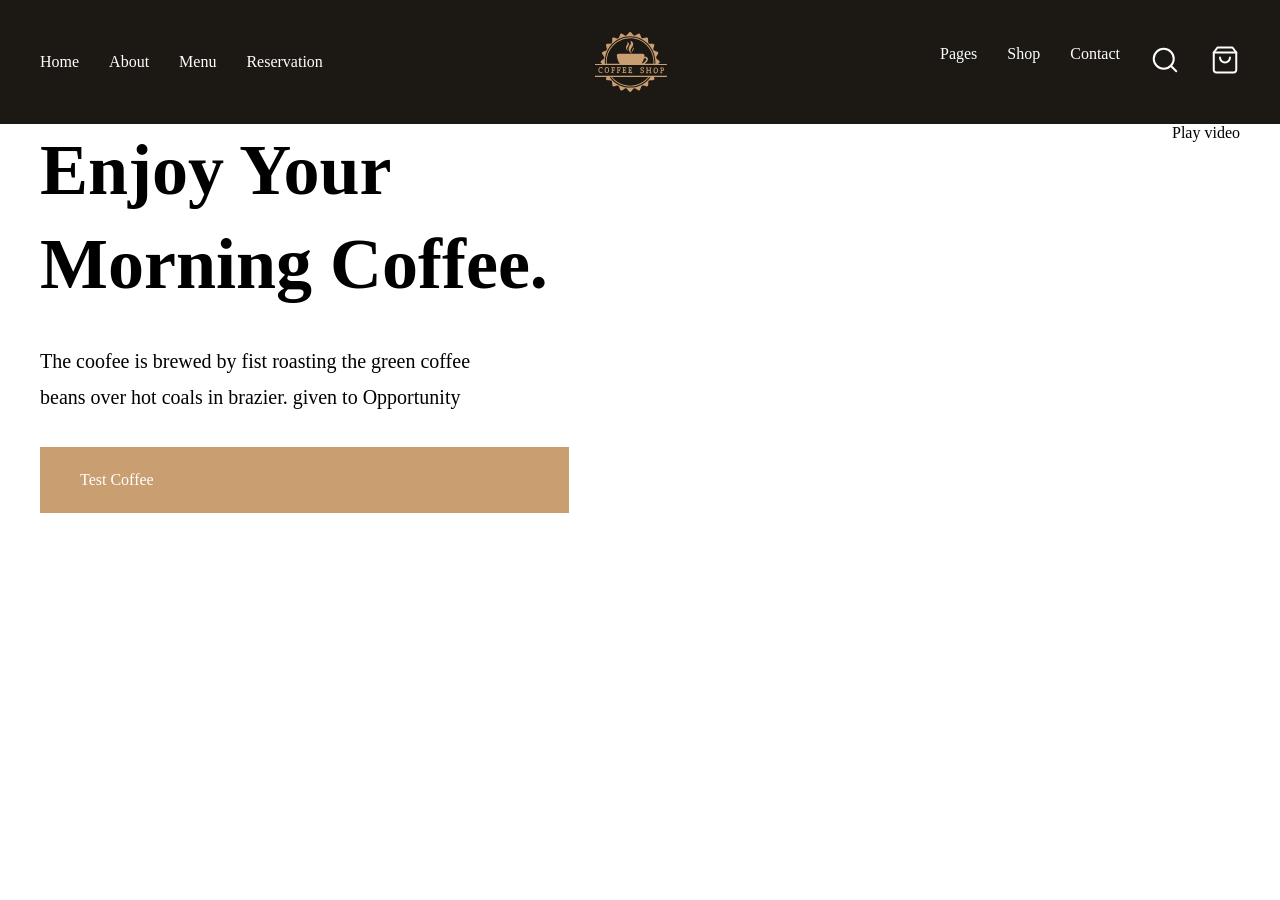
==== coffeeshop/index.html @ 5da14c81 "first commit" ====
<!DOCTYPE html>
<html lang="en">
<head>
    <meta charset="UTF-8">
    <meta name="viewport" content="width=device-width, initial-scale=1.0">
    <title>Document</title>
    <link rel="stylesheet" href="./css/style.css">
</head>
<body>

    <header>
        <div class="container">
            <div class="header">

                <ul class="header__link">
                    <li><a href="#">Home</a></li>
                    <li><a href="#">About</a></li>
                    <li><a href="#">Menu</a></li>
                    <li><a href="#">Reservation</a></li>
                </ul>

                <img src="./img/Logo.svg" alt="sa">

                <ul class="header__link">
                    <li><a href="#">Pages</a></li>
                    <li><a href="#">Shop</a></li>
                    <li><a href="#">Contact</a></li>
                    <li><img src="./img/search.svg" alt="sas"></li>
                    <li><img src="./img/shopping-bag.svg" alt="sas"></li>
                </ul>
              

            </div>
        </div>
    </header>




    <main>
        <div class="container">

            <section class="hero">
                <div class="hero__morning">
                    <h1>Enjoy Your Morning Coffee.</h1>
                    <p>The coofee is brewed by fist roasting the green coffee <br> beans over hot coals in brazier. given to Opportunity</p>
                    <a href="#">Test Coffee</a>
                </div>
                <div class="">
                    <img src="" alt="">
                    <span>Play video</span>
                </div>
            </section>

        </div>
    </main>





    <footer>
        <div class="container">

        </div>
    </footer>

</body>
</html>
---- coffeeshop/css/style.css ----
* {
    margin: 0;
    padding: 0;
    box-sizing: border-box;
}

header {

    background: #1C1814;
}

.container {
    max-width: 1200px;
    margin: 0 auto;
}


.header {
    padding: 32px 0;
    display: flex;
    justify-content: space-between;
    align-items: center;
}

.header__link {
    list-style: none;
    display: flex;
    gap: 30px;
    transition: 0.7s;

}

.header__link a {
    text-decoration: none;
    color: #fff;
}

.header__link a:hover {
    color: #C99E71;

}

/* ---------------------hero----------------------- */


.hero {

    display: flex;
    justify-content: space-between;

}


.hero__morning {
    width: 529px;
    display: flex;
    flex-direction: column;
    gap: 32px;
}

.hero__morning p {
    font-family: Righteous;
    font-style: 500;
    font-size: 20px;
    line-height: 180%;
    
}


.hero__morning h1 {
    font-family: Urbanist;
    font-style: 400;
    font-size: 72px;
    line-height: 130%;
}

.hero__morning a{
    text-decoration: none;
    color: white;
    padding: 24px 40px;
    background: rgba(201, 158, 113, 1);
    display: block;
}

.hero__morning a:hover {
    box-shadow: 0 8px 25px rgba(0,0,0,0.4);
    transform: translateY(-3px);
    transition: 0.3s;
}
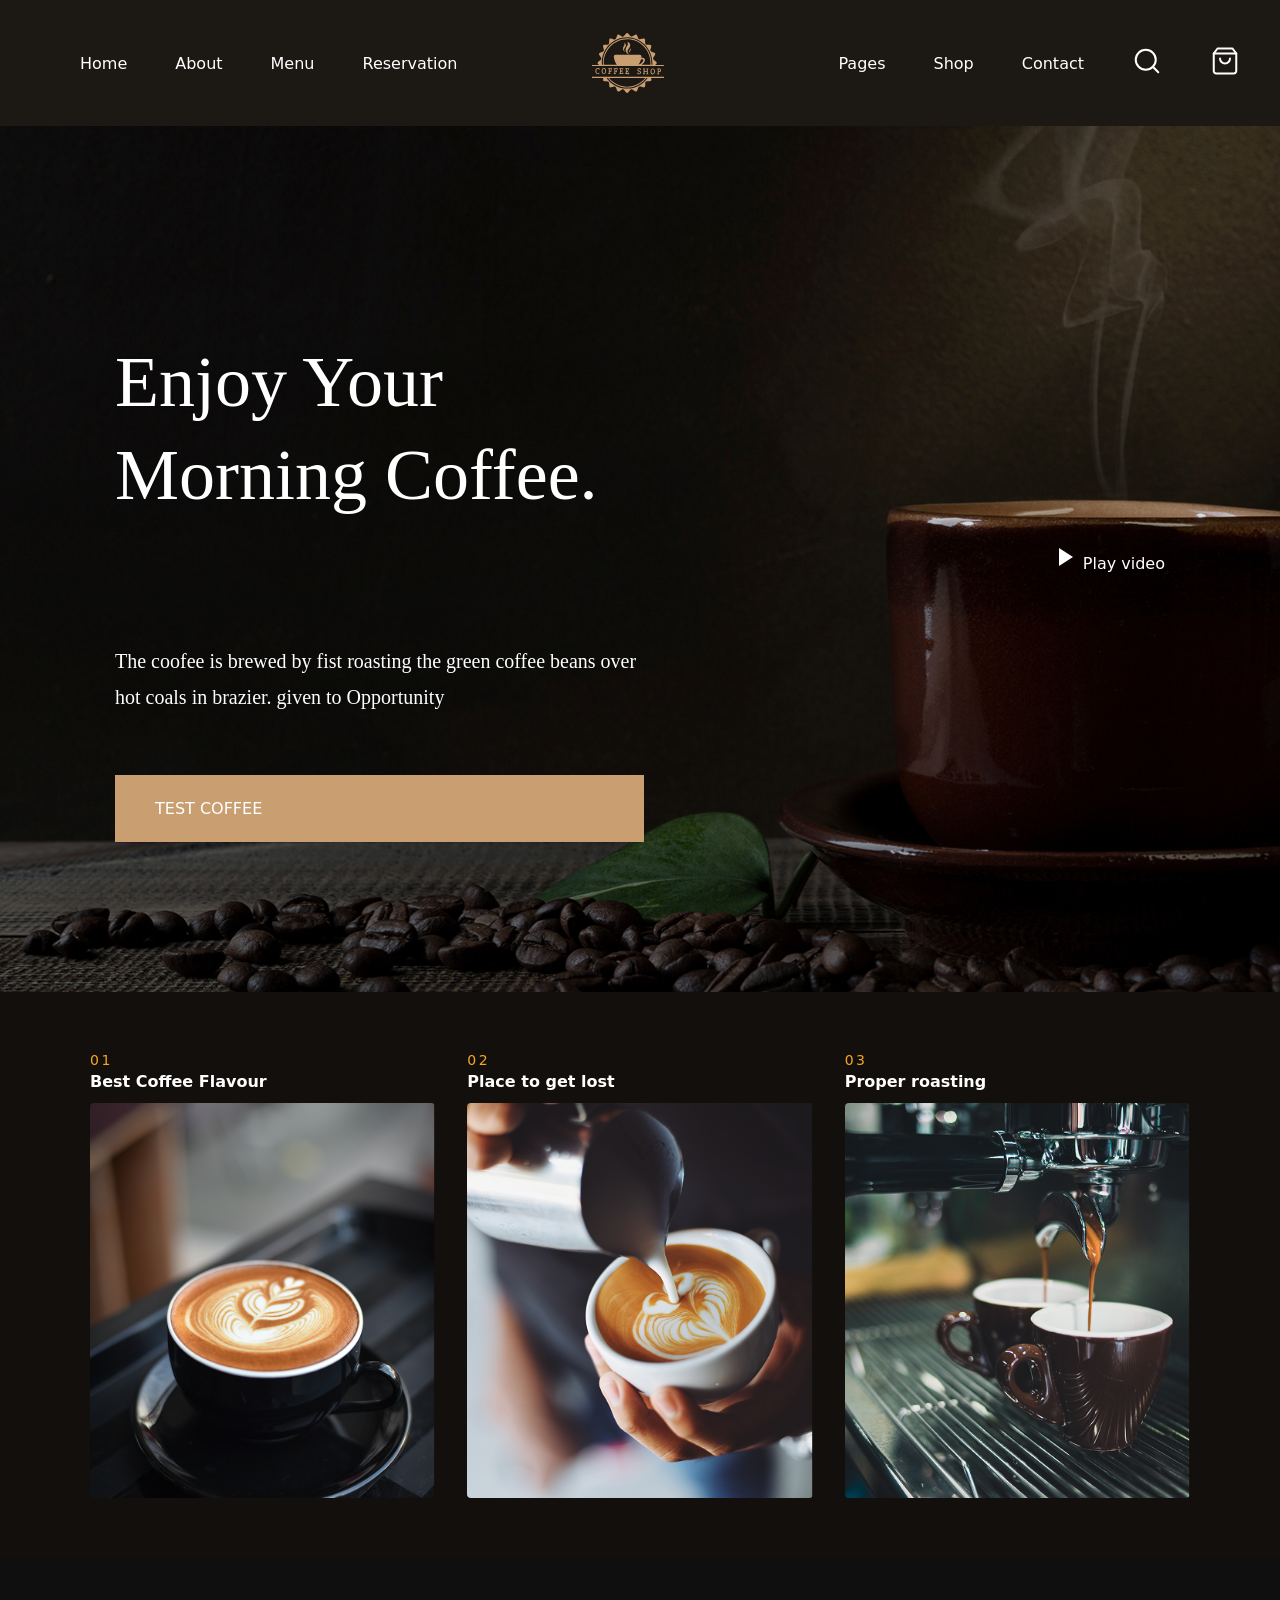
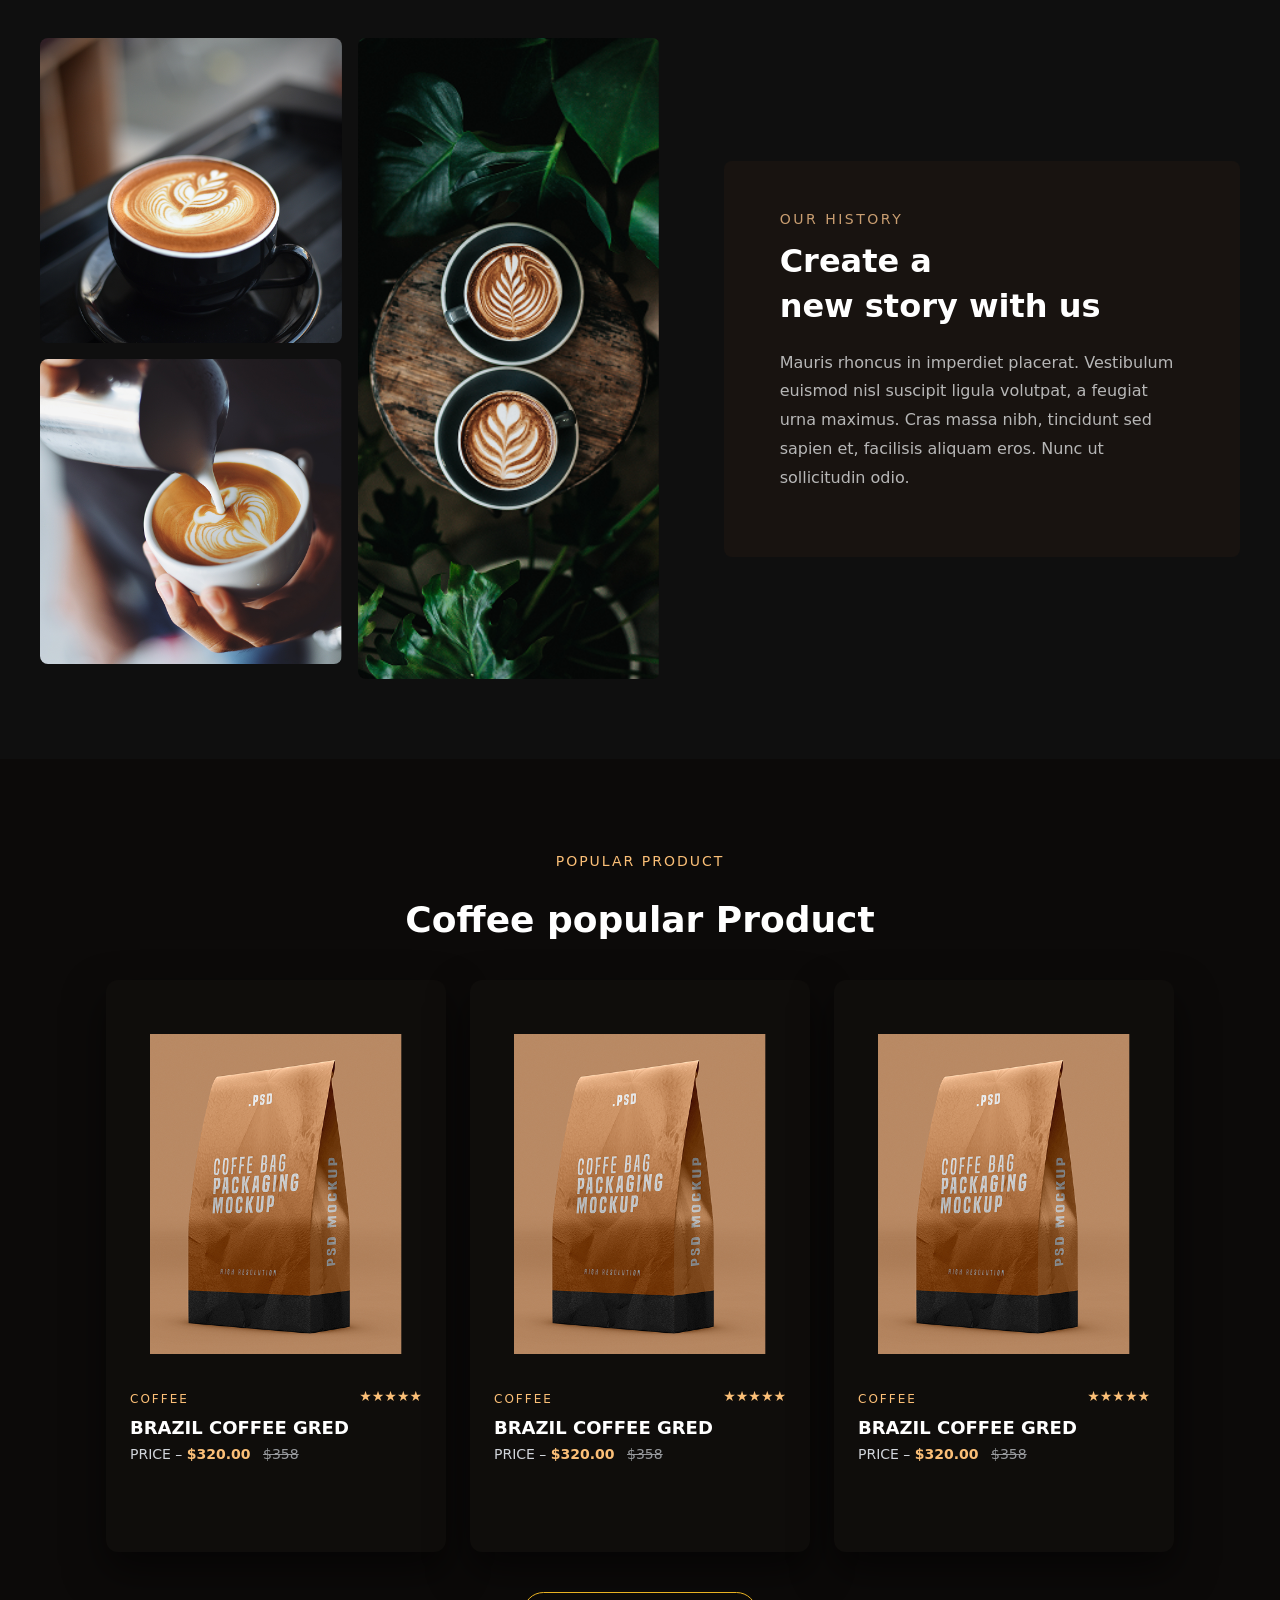
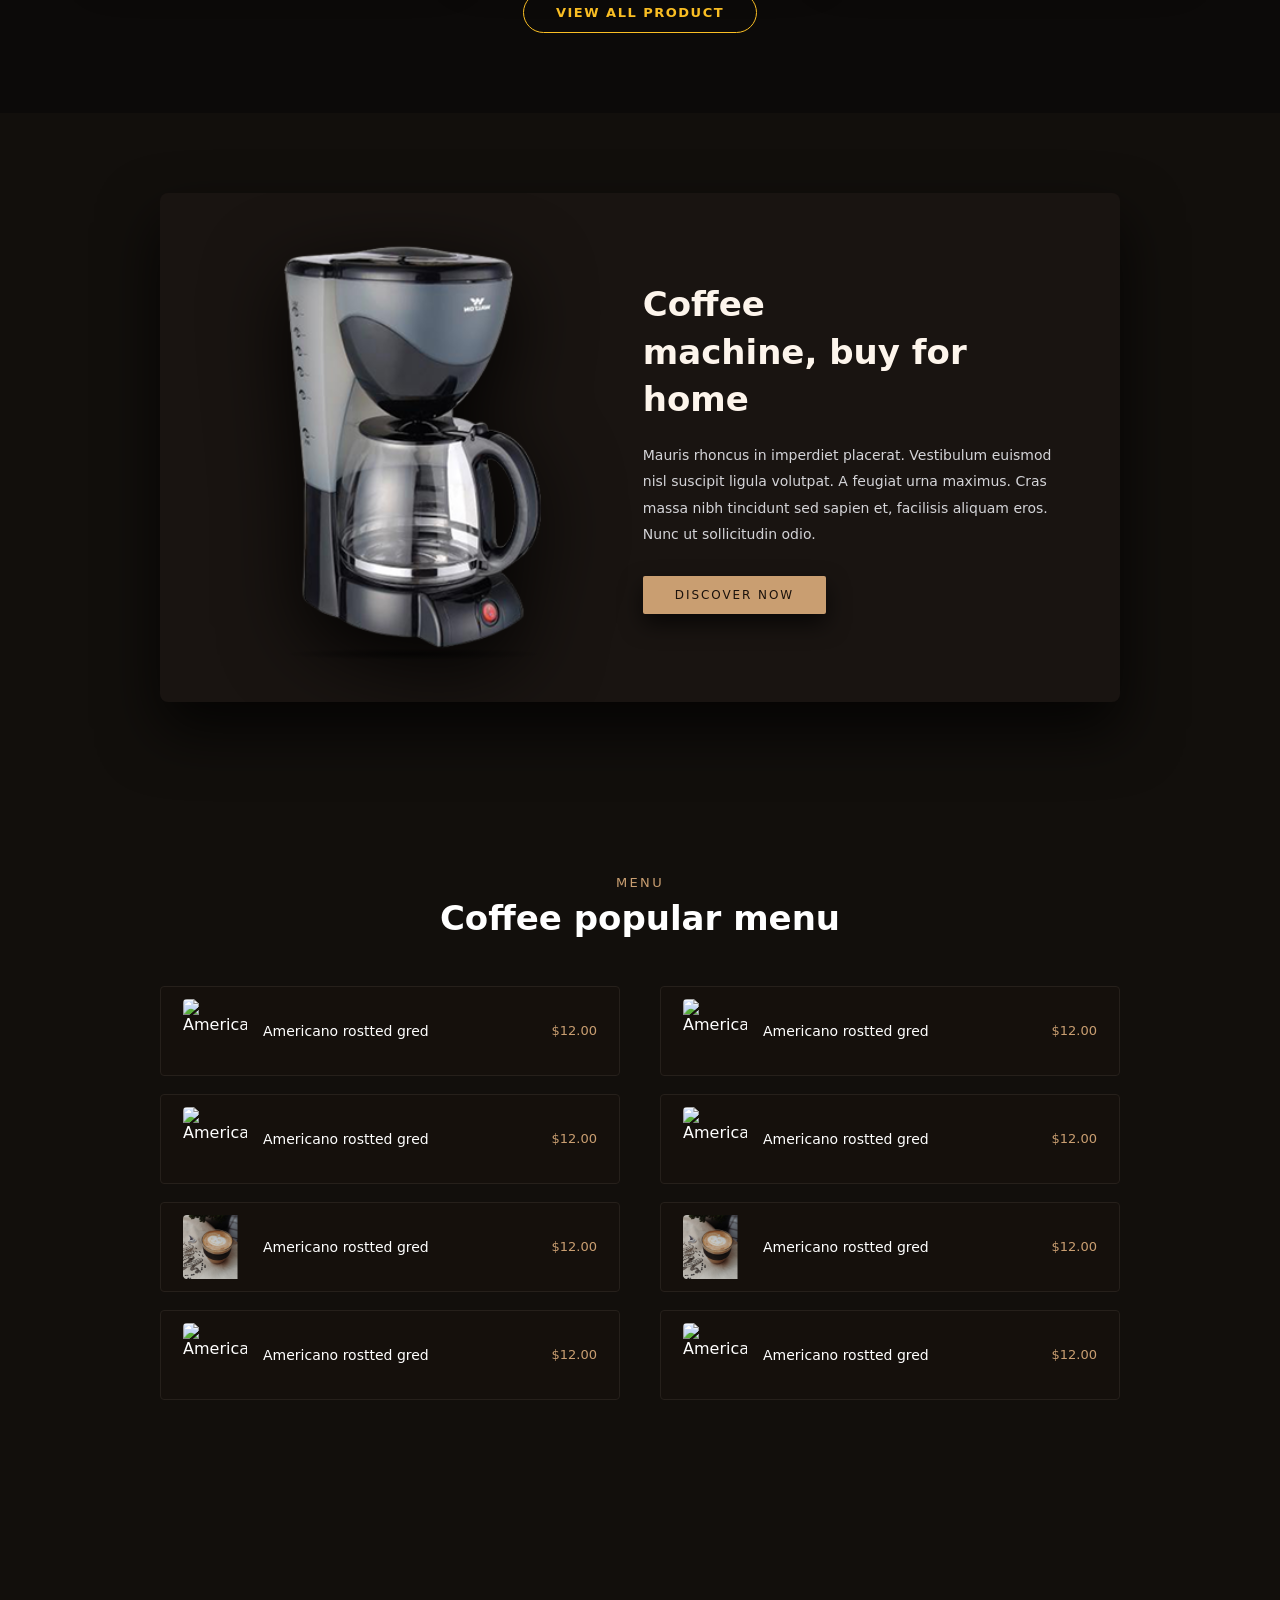
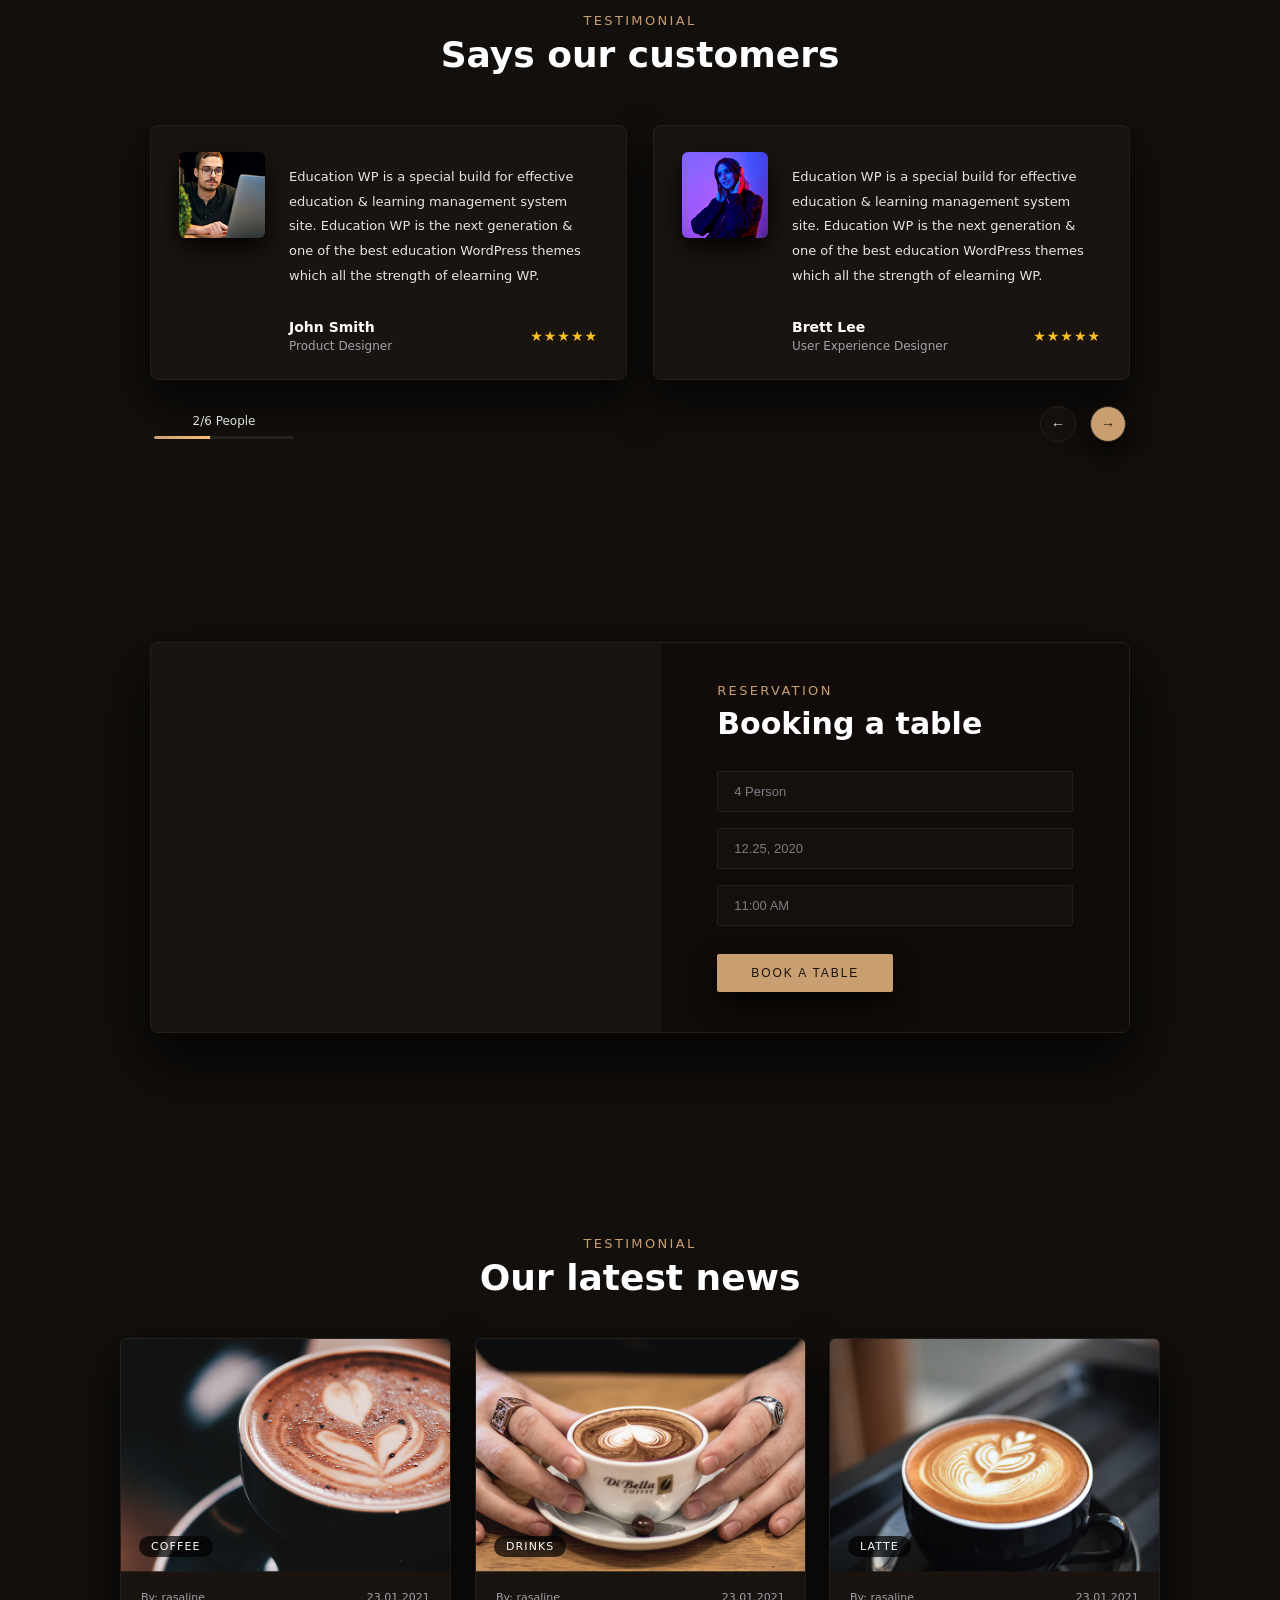
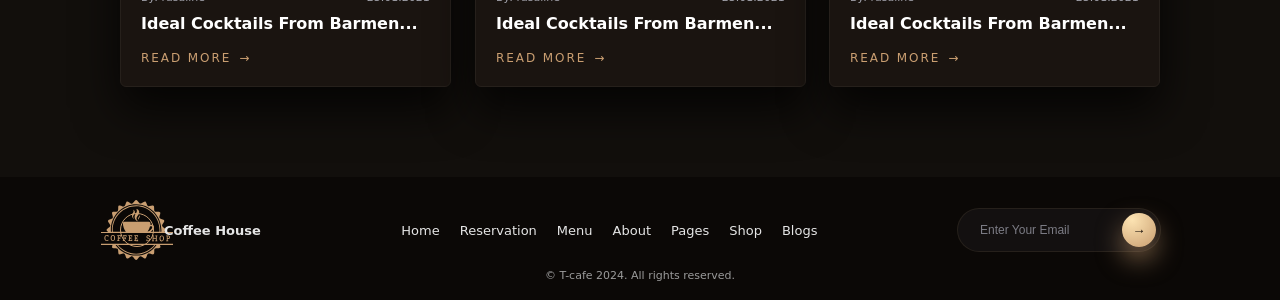
==== commit 981c2d95: "Remove unused files and directories, including HTML and CSS files from the New Folder and coffeeshop" ====
--- a/coffeeshop/index.html
+++ b/coffeeshop/index.html
@@ -1,69 +1,534 @@
 <!DOCTYPE html>
 <html lang="en">
 <head>
-    <meta charset="UTF-8">
-    <meta name="viewport" content="width=device-width, initial-scale=1.0">
-    <title>Document</title>
-    <link rel="stylesheet" href="./css/style.css">
+  <meta charset="UTF-8">
+  <meta name="viewport" content="width=device-width, initial-scale=1.0">
+  <title>Document</title>
+  <link rel="stylesheet" href="./main.css">
 </head>
 <body>
-
-    <header>
-        <div class="container">
-            <div class="header">
-
-                <ul class="header__link">
-                    <li><a href="#">Home</a></li>
-                    <li><a href="#">About</a></li>
-                    <li><a href="#">Menu</a></li>
-                    <li><a href="#">Reservation</a></li>
-                </ul>
-
-                <img src="./img/Logo.svg" alt="sa">
-
-                <ul class="header__link">
-                    <li><a href="#">Pages</a></li>
-                    <li><a href="#">Shop</a></li>
-                    <li><a href="#">Contact</a></li>
-                    <li><img src="./img/search.svg" alt="sas"></li>
-                    <li><img src="./img/shopping-bag.svg" alt="sas"></li>
-                </ul>
-              
-
-            </div>
-        </div>
-    </header>
-
-
-
-
-    <main>
-        <div class="container">
-
-            <section class="hero">
-                <div class="hero__morning">
-                    <h1>Enjoy Your Morning Coffee.</h1>
-                    <p>The coofee is brewed by fist roasting the green coffee <br> beans over hot coals in brazier. given to Opportunity</p>
-                    <a href="#">Test Coffee</a>
-                </div>
-                <div class="">
-                    <img src="" alt="">
-                    <span>Play video</span>
-                </div>
-            </section>
-
-        </div>
-    </main>
-
-
-
-
-
-    <footer>
-        <div class="container">
-
-        </div>
-    </footer>
+  <header>
+    <div class="container container__nav">
+      <nav class="navbar">
+
+        <ul>
+          <li><a href="#">Home</a></li>
+          <li><a href="#">About</a></li>
+          <li><a href="#">Menu</a></li>
+          <li><a href="#">Reservation</a></li>
+        </ul>
+
+      </nav>
+
+      <img src="./image/icons/Logo.svg" alt="logo">
+
+      <div class="nav">
+
+        <nav class="navbar">
+
+          <ul>
+            <li><a href="#">Pages</a></li>
+            <li><a href="#">Shop</a></li>
+            <li><a href="#">Contact</a></li>
+          </ul>
+         
+        </nav>
+
+         <a href="#">
+            <img src="./image/icons/search .svg" alt="search">
+          </a>
+
+           <a href="#">
+            <img src="./image/icons/shopping.svg" alt="shopping">
+          </a>
+
+      </div>
+    </div>
+  </header>
+
+  <!-- ----1-section---- -->
+
+  <section class="Hero">
+
+    <div class="container container__hero">
+
+      <div class="container__hero--text">
+        <h1>Enjoy Your Morning Coffee.</h1>
+        <p>The coofee is brewed by fist roasting the green coffee beans over hot coals in brazier. given to Opportunity</p>
+        <a class="btn" href="#">Test Coffee</a>
+      </div>
+
+      <div class="container__hero--play">
+        <img src="./image/play .svg" alt="play">
+        <span style="color: #fff;">Play video</span>
+      </div>
+    </div>
+    
+  </section>
+
+
+  <section class="features">
+  <div class="feature-card">
+    <span class="feature-number">01</span>
+    <h3 class="feature-title">Best Coffee Flavour</h3>
+    <img src="image/Rectangle2.png" alt="Best Coffee Flavour">
+  </div>
+
+  <div class="feature-card">
+    <span class="feature-number">02</span>
+    <h3 class="feature-title">Place to get lost</h3>
+    <img src="image/Rectangle3.png" alt="Place to get lost">
+  </div>
+
+  <div class="feature-card">
+    <span class="feature-number">03</span>
+    <h3 class="feature-title">Proper roasting</h3>
+    <img src="image/Rectangle4.png" alt="Proper roasting">
+  </div>
+</section>
+
+
+
+<section class="history">
+  <div class="container history__inner">
+    <div class="history__images">
+      <div class="history__col history__col--left">
+        <img src="./image/Rectangle 5.png" alt="Coffee 1">
+        <img src="./image/Rectangle6.png" alt="Coffee 2">
+      </div>
+
+      <div class="history__col history__col--center">
+        <img src="./image/Rectangle7.png" alt="Coffee 3">
+      </div>
+    </div>
+
+    <div class="history__card">
+      <span class="history__label">Our history</span>
+      <h2 class="history__title">
+        Create a<br>
+        new story with us
+      </h2>
+      <p class="history__text">
+        Mauris rhoncus in imperdiet placerat. Vestibulum euismod nisl suscipit
+        ligula volutpat, a feugiat urna maximus. Cras massa nibh, tincidunt sed
+        sapien et, facilisis aliquam eros. Nunc ut sollicitudin odio.
+      </p>
+    </div>
+  </div>
+</section>
+
+
+
+<section class="popular-products">
+  <div class="container">
+    <p class="section-subtitle">Popular Product</p>
+    <h2 class="section-title">Coffee popular Product</h2>
+
+    <div class="products-grid">
+      <!-- 1-karta -->
+      <article class="product-card">
+        <div class="product-image">
+          <img src="image/Rectangle-11.png" alt="Brazil Coffee Gred">
+        </div>
+
+        <div class="product-content">
+          <span class="product-category">COFFEE</span>
+          <div class="product-rating">
+            ★★★★★
+          </div>
+          <h3 class="product-name">BRAZIL COFFEE GRED</h3>
+          <p class="product-price">
+            PRICE – <span class="current">$320.00</span>
+            <span class="old">$358</span>
+          </p>
+        </div>
+
+        <!-- Hoverda chiqadigan tugma -->
+        <button class="btn-add-cart">Add to cart</button>
+      </article>
+
+      <!-- 2-karta -->
+      <article class="product-card">
+        <div class="product-image">
+          <img src="image/Rectangle-11.png" alt="Brazil Coffee Gred">
+        </div>
+
+        <div class="product-content">
+          <span class="product-category">COFFEE</span>
+          <div class="product-rating">
+            ★★★★★
+          </div>
+          <h3 class="product-name">BRAZIL COFFEE GRED</h3>
+          <p class="product-price">
+            PRICE – <span class="current">$320.00</span>
+            <span class="old">$358</span>
+          </p>
+        </div>
+
+        <button class="btn-add-cart">Add to cart</button>
+      </article>
+
+      <!-- 3-karta -->
+      <article class="product-card">
+        <div class="product-image">
+          <img src="image/Rectangle-11.png" alt="Brazil Coffee Gred">
+        </div>
+
+        <div class="product-content">
+          <span class="product-category">COFFEE</span>
+          <div.product-card class="product-rating">
+            ★★★★★
+          </div.product-card>
+  
+          <h3 class="product-name"> BRAZIL COFFEE GRED</h3>
+          <p class="product-price">
+            PRICE – <span class="current">$320.00</span>
+            <span class="old">$358</span>
+          </p>
+        </div>
+
+        <button class="btn-add-cart">Add to cart</button>
+      </article>
+    </div>
+
+    <div class="view-all-wrapper">
+      <a href="#" class="btn-view-all">View all product</a>
+    </div>
+  </div>
+</section>
+
+
+<section class="coffee-banner">
+  <div class="coffee-banner__card">
+    <div class="coffee-banner__image-wrap">
+      <img
+        src="./image/blindr.png"
+        alt="Coffee machine"
+        class="coffee-banner__image"
+      />
+    </div>
+
+    <div class="coffee-banner__content">
+      <h2 class="coffee-banner__title">
+        Coffee <br />
+        machine, buy for home
+      </h2>
+
+      <p class="coffee-banner__text">
+        Mauris rhoncus in imperdiet placerat. Vestibulum euismod nisl suscipit
+        ligula volutpat. A feugiat urna maximus. Cras massa nibh tincidunt sed
+        sapien et, facilisis aliquam eros. Nunc ut sollicitudin odio.
+      </p>
+
+      <a href="#" class="coffee-banner__btn">Discover now</a>
+    </div>
+  </div>
+</section>
+
+
+
+<section class="menu-section">
+  <p class="menu-section__subtitle">Menu</p>
+  <h2 class="menu-section__title">Coffee popular menu</h2>
+
+  <div class="menu-section__grid">
+    <!-- Chap ustun -->
+    <div class="menu-column">
+      <!-- 1-row -->
+      <article class="menu-item">
+        <div class="menu-item__left">
+          <img src="./image/cofe/Bg-1.svg" alt="Americano" class="menu-item__image" />
+          <span class="menu-item__name">Americano rostted gred</span>
+        </div>
+        <span class="menu-item__price">$12.00</span>
+      </article>
+
+      <article class="menu-item">
+        <div class="menu-item__left">
+          <img src="./image/cofe/Bg-2.svg" alt="Americano" class="menu-item__image" />
+          <span class="menu-item__name">Americano rostted gred</span>
+        </div>
+        <span class="menu-item__price">$12.00</span>
+      </article>
+
+      <article class="menu-item">
+        <div class="menu-item__left">
+          <img src="./image/cofe/Bg-3.svg" alt="Americano" class="menu-item__image" />
+          <span class="menu-item__name">Americano rostted gred</span>
+        </div>
+        <span class="menu-item__price">$12.00</span>
+      </article>
+
+      <article class="menu-item">
+        <div class="menu-item__left">
+          <img src="./image/cofe/Bg-4.svg" alt="Americano" class="menu-item__image" />
+          <span class="menu-item__name">Americano rostted gred</span>
+        </div>
+        <span class="menu-item__price">$12.00</span>
+      </article>
+    </div>
+
+    <!-- O‘ng ustun (rasmlarni almashtirib qo‘yasiz) -->
+    <div class="menu-column">
+      <article class="menu-item">
+        <div class="menu-item__left">
+          <img src="./image/cofe/Bg-5.svg" alt="Americano" class="menu-item__image" />
+          <span class="menu-item__name">Americano rostted gred</span>
+        </div>
+        <span class="menu-item__price">$12.00</span>
+      </article>
+
+      <article class="menu-item">
+        <div class="menu-item__left">
+          <img src="./image/cofe/Bg.svg" alt="Americano" class="menu-item__image" />
+          <span class="menu-item__name">Americano rostted gred</span>
+        </div>
+        <span class="menu-item__price">$12.00</span>
+      </article>
+
+      <article class="menu-item">
+        <div class="menu-item__left">
+          <img src="./image/cofe/Bg-3.svg" alt="Americano" class="menu-item__image" />
+          <span class="menu-item__name">Americano rostted gred</span>
+        </div>
+        <span class="menu-item__price">$12.00</span>
+      </article>
+
+      <article class="menu-item">
+        <div class="menu-item__left">
+          <img src="./image/cofe/Bg-4.svg" alt="Americano" class="menu-item__image" />
+          <span class="menu-item__name">Americano rostted gred</span>
+        </div>
+        <span class="menu-item__price">$12.00</span>
+      </article>
+    </div>
+  </div>
+</section>
+
+
+
+<section class="testimonial">
+  <p class="testimonial__subtitle">Testimonial</p>
+  <h2 class="testimonial__title">Says our customers</h2>
+
+  <div class="testimonial__cards">
+    <!-- 1-karta -->
+    <article class="t-card t-card--left">
+      <div class="t-card__media">
+        <img src="./image/yigit.jpg" alt="John Smith" />
+      </div>
+
+      <div class="t-card__body">
+        <p class="t-card__text">
+          Education WP is a special build for effective education &amp; learning
+          management system site. Education WP is the next generation &amp; one of
+          the best education WordPress themes which all the strength of elearning WP.
+        </p>
+
+        <div class="t-card__bottom">
+          <div>
+            <p class="t-card__name">John Smith</p>
+            <p class="t-card__role">Product Designer</p>
+          </div>
+          <div class="t-card__stars">★★★★★</div>
+        </div>
+      </div>
+    </article>
+
+    <!-- 2-karta -->
+    <article class="t-card t-card--right">
+      <div class="t-card__media">
+        <img src="./image/qiz .jpg" alt="Brett Lee" />
+      </div>
+
+      <div class="t-card__body">
+        <p class="t-card__text">
+          Education WP is a special build for effective education &amp; learning
+          management system site. Education WP is the next generation &amp; one of
+          the best education WordPress themes which all the strength of elearning WP.
+        </p>
+
+        <div class="t-card__bottom">
+          <div>
+            <p class="t-card__name">Brett Lee</p>
+            <p class="t-card__role">User Experience Designer</p>
+          </div>
+          <div class="t-card__stars">★★★★★</div>
+        </div>
+      </div>
+    </article>
+  </div>
+
+  <!-- Pastki qism: progress + tugmalar -->
+  <div class="testimonial__footer">
+    <div class="t-progress">
+      <span class="t-progress__text">2/6 People</span>
+      <div class="t-progress__bar">
+        <span class="t-progress__bar-fill"></span>
+      </div>
+    </div>
+
+    <div class="t-nav">
+      <button class="t-nav__btn t-nav__btn--prev">
+        <span>←</span>
+      </button>
+      <button class="t-nav__btn t-nav__btn--next">
+        <span>→</span>
+      </button>
+    </div>
+  </div>
+</section>
+
+
+
+<section class="booking">
+  <div class="booking__card">
+    <!-- Chap: xarita rasmi -->
+   <div class="booking__map">
+      <iframe
+        src="https://www.google.com/maps/embed?pb=YOUR_EMBED_CODE_HERE"
+        allowfullscreen=""
+        loading="lazy"
+        referrerpolicy="no-referrer-when-downgrade">
+      </iframe>
+    </div>
+
+    <!-- O‘ng: forma -->
+    <div class="booking__panel">
+      <p class="booking__subtitle">Reservation</p>
+      <h2 class="booking__title">Booking a table</h2>
+
+      <form class="booking__form">
+        <div class="booking__field">
+          <input type="text" placeholder="4 Person" />
+        </div>
+
+        <div class="booking__field">
+          <input type="text" placeholder="12.25, 2020" />
+        </div>
+
+        <div class="booking__field">
+          <input type="text" placeholder="11:00 AM" />
+        </div>
+
+        <button type="submit" class="booking__btn">Book a table</button>
+      </form>
+    </div>
+  </div>
+</section>
+
+
+
+<section class="news">
+  <p class="news__subtitle">Testimonial</p>
+  <h2 class="news__title">Our latest news</h2>
+
+  <div class="news__grid">
+    <!-- 1-karta -->
+    <article class="news-card">
+      <div class="news-card__image-wrap">
+        <img src="./image/image.png" alt="Coffee article 1" />
+        <span class="news-card__badge">Coffee</span>
+      </div>
+
+      <div class="news-card__body">
+        <div class="news-card__meta">
+          <span>By: rasaline</span>
+          <span>23.01.2021</span>
+        </div>
+
+        <h3 class="news-card__title">
+          Ideal Cocktails From Barmen...
+        </h3>
+
+        <a href="#" class="news-card__link">
+          Read More
+          <span class="news-card__arrow">→</span>
+        </a>
+      </div>
+    </article>
+
+    <!-- 2-karta -->
+    <article class="news-card">
+      <div class="news-card__image-wrap">
+        <img src="./image/image-1.png" alt="Coffee article 2" />
+        <span class="news-card__badge">Drinks</span>
+      </div>
+
+      <div class="news-card__body">
+        <div class="news-card__meta">
+          <span>By: rasaline</span>
+          <span>23.01.2021</span>
+        </div>
+
+        <h3 class="news-card__title">
+          Ideal Cocktails From Barmen...
+        </h3>
+
+        <a href="#" class="news-card__link">
+          Read More
+          <span class="news-card__arrow">→</span>
+        </a>
+      </div>
+    </article>
+
+    <!-- 3-karta -->
+    <article class="news-card">
+      <div class="news-card__image-wrap">
+        <img src="./image/image-2.png" alt="Coffee article 3" />
+        <span class="news-card__badge">Latte</span>
+      </div>
+
+      <div class="news-card__body">
+        <div class="news-card__meta">
+          <span>By: rasaline</span>
+          <span>23.01.2021</span>
+        </div>
+
+        <h3 class="news-card__title">
+          Ideal Cocktails From Barmen...
+        </h3>
+
+        <a href="#" class="news-card__link">
+          Read More
+          <span class="news-card__arrow">→</span>
+        </a>
+      </div>
+    </article>
+  </div>
+</section>
+
+<footer class="coffee-footer">
+  <div class="coffee-footer__inner">
+    <div class="coffee-footer__logo">
+      <!-- logotip rasm bo‘lsa shu yerga -->
+      <span class="coffee-footer__logo-mark"><img src="./image/Logo (2).svg" alt=""></span>
+      <span class="coffee-footer__logo-text">Coffee House</span>
+    </div>
+
+    <nav class="coffee-footer__nav">
+      <a href="#">Home</a>
+      <a href="#">Reservation</a>
+      <a href="#">Menu</a>
+      <a href="#">About</a>
+      <a href="#">Pages</a>
+      <a href="#">Shop</a>
+      <a href="#">Blogs</a>
+    </nav>
+
+    <form class="coffee-footer__subscribe">
+      <input type="email" placeholder="Enter Your Email" />
+      <button type="submit">
+        <span>→</span>
+      </button>
+    </form>
+  </div>
+
+  <p class="coffee-footer__copy">
+    © T-cafe 2024. All rights reserved.
+  </p>
+</footer>
+
 
 </body>
 </html>
--- a/coffeeshop/main.css
+++ b/coffeeshop/main.css
@@ -0,0 +1,1737 @@
+* {
+    box-sizing: border-box;
+}
+
+header {
+    padding: 33px 0;
+    /* position: sticky; */
+    background: rgba(28, 24, 20, 1);
+}
+
+.container {
+  width: 1200px;
+  margin: 0 auto;
+  
+}
+
+
+.navbar a {
+    text-decoration: none;
+    color: #fff;
+    transition: 0.6s;
+}
+
+.navbar a:hover {
+    color: rgba(201, 158, 113, 1);
+}
+
+.navbar ul {
+    display: flex;
+    gap: 48px;
+}
+
+.navbar li {
+list-style: none;}
+
+.container__nav {
+    display: flex;
+    justify-content: space-between;
+    align-items: center;
+
+}
+
+.nav {
+    display: flex;
+    gap: 48px;
+    align-items: center;
+}
+
+
+/* -------1-+-section------- */
+
+.Hero {
+    background-image: url("./image/Rectangle-1.jpg");
+  background-size: cover;
+  background-position: center;
+}
+
+.container__hero {
+    display: flex;
+    justify-content: space-between;
+    align-items: center;
+    padding: 150px 75px;
+}
+
+.container__hero--text {
+    width: 529px;
+    display: flex;
+    flex-direction: column;
+    gap: 40px;
+    color: #fff;
+}
+
+.container__hero--text h1 {
+    font-family: Righteous;
+    font-weight: normal;
+    font-size: 72px;
+    line-height: 130%;
+}
+
+.container__hero--text p {
+    font-family: Urbanist;
+    font-weight: normal;
+    font-size: 20px;
+    line-height: 180%;
+}
+
+.btn {
+    text-transform: uppercase;
+    color: #fff;
+    display: inline-block;
+    text-decoration: none;
+    padding: 24px 40px;
+    background: rgba(201, 158, 113, 1);
+}
+
+/* .btn:hover {
+    box-shadow: ;
+} */
+
+
+
+
+
+body {
+  background-color: #0f0f0f; /* skrinshotdagidek qora fon */
+  font-family: "Poppins", system-ui, -apple-system, BlinkMacSystemFont, sans-serif;
+  color: #ffffff;
+}
+
+.features {
+  max-width: 1100px;
+  margin: 60px auto;
+  display: grid;
+  grid-template-columns: repeat(3, 1fr);
+  gap: 32px;
+}
+
+.feature-card {
+  background-color: transparent; /* kartochka fonisiz, faqat rasm */
+  text-align: left;
+  color: #ffffff;
+}
+
+.feature-number {
+  display: block;
+  font-size: 14px;
+  letter-spacing: 0.18em;
+  text-transform: uppercase;
+  color: #f5a623; /* sariq rangga o‘xshash */
+  margin-bottom: 4px;
+}
+
+.feature-title {
+  font-size: 16px;
+  font-weight: 600;
+  margin: 0 0 12px;
+  color: #ffffff;
+}
+
+.feature-card img {
+  width: 100%;
+  height: auto;
+  display: block;
+  border-radius: 4px;
+}
+
+/* Responsive – telefonlarda ustma-ust bo‘lib qolsin */
+@media (max-width: 768px) {
+  .features {
+    grid-template-columns: 1fr;
+    max-width: 90%;
+  }
+}
+
+
+
+
+.history {
+  background-color: #0f0f0f;
+  padding: 80px 0;
+}
+
+.history__inner {
+  display: grid;
+  grid-template-columns: 1.2fr 1fr;
+  gap: 64px;
+  align-items: center;
+}
+
+.history__images {
+  display: grid;
+  grid-template-columns: 1fr 1fr;
+  gap: 16px;
+}
+
+.history__col {
+  display: flex;
+  flex-direction: column;
+  gap: 16px;
+}
+
+.history__col--center img {
+  height: 100%;
+  object-fit: cover;
+}
+
+.history__images img {
+  width: 100%;
+  border-radius: 8px;
+  display: block;
+}
+
+.history__card {
+  background-color: #181310;
+  padding: 48px 56px;
+  border-radius: 8px;
+  color: #fff;
+}
+
+.history__label {
+  display: inline-block;
+  font-size: 14px;
+  letter-spacing: 0.18em;
+  text-transform: uppercase;
+  color: #c99e71;
+  margin-bottom: 12px;
+}
+
+.history__title {
+  font-family: "Righteous", system-ui, sans-serif;
+  font-size: 32px;
+  line-height: 1.4;
+  margin: 0 0 20px;
+}
+
+.history__text {
+  font-size: 16px;
+  line-height: 1.8;
+  color: #b7b7b7;
+}
+
+/* Responsiv */
+@media (max-width: 900px) {
+  .history__inner {
+    grid-template-columns: 1fr;
+  }
+}
+
+
+
+
+
+/* Umumiy body fon va shrift */
+body {
+  margin: 0;
+  padding: 0;
+  font-family: 'Poppins', system-ui, -apple-system, BlinkMacSystemFont, sans-serif;
+  background: #0c0a09; /* qora-jigarrang fon */
+  color: #ffffff;
+}
+
+/* Seksiya o‘zi */
+.popular-products {
+  padding: 80px 0;
+  background: #0c0a09;
+}
+
+/* Kichik konteyner */
+.popular-products .container {
+  max-width: 1100px;
+  margin: 0 auto;
+  padding: 0 16px;
+  text-align: center;
+}
+
+/* Bo‘lim sarlavhalari */
+.section-subtitle {
+  color: #fbbf77;
+  font-size: 14px;
+  letter-spacing: 2px;
+  text-transform: uppercase;
+  margin-bottom: 10px;
+}
+
+.section-title {
+  font-size: 36px;
+  font-weight: 700;
+  color: #ffffff;
+  margin-bottom: 40px;
+}
+
+/* Kartalar grid'i */
+.products-grid {
+  display: grid;
+  grid-template-columns: repeat(3, minmax(0, 1fr));
+  gap: 24px;
+}
+
+/* Har bir karta */
+.product-card {
+  position: relative;
+  background: #0f0d0b;
+  border-radius: 12px;
+  overflow: hidden;
+  padding: 24px 24px 60px; /* pastida tugma uchun joy */
+  box-shadow: 0 18px 40px rgba(0, 0, 0, 0.55);
+  transition: transform 0.3s ease, box-shadow 0.3s ease, background 0.3s ease;
+  cursor: pointer;
+}
+
+.product-card:hover {
+  transform: translateY(-8px);
+  box-shadow: 0 24px 60px rgba(0, 0, 0, 0.8);
+  background: #15110d;
+}
+
+/* Rasm bloki */
+.product-image {
+  /* background: #c9864a; */
+  border-radius: 12px;
+  padding: 30px 20px 10px;
+  margin-bottom: 24px;
+}
+
+.product-image img {
+  width: 100%;
+  height: auto;
+  display: block;
+}
+
+/* Matn qismi */
+.product-content {
+  text-align: left;
+}
+
+.product-category {
+  display: inline-block;
+  font-size: 12px;
+  text-transform: uppercase;
+  letter-spacing: 2px;
+  color: #fbbf77;
+}
+
+.product-rating {
+  float: right;
+  font-size: 14px;
+  color: #fbbf77;
+}
+
+.product-name {
+  margin-top: 10px;
+  margin-bottom: 8px;
+  font-size: 18px;
+  font-weight: 600;
+  color: #ffffff;
+}
+
+.product-price {
+  margin: 0;
+  font-size: 14px;
+  color: #d1d5db;
+}
+
+.product-price .current {
+  color: #fbbf77;
+  font-weight: 600;
+}
+
+.product-price .old {
+  margin-left: 8px;
+  text-decoration: line-through;
+  opacity: 0.7;
+}
+
+/* Hoverda chiqadigan tugma */
+.btn-add-cart {
+  position: absolute;
+  left: 50%;
+  bottom: 20px;
+  transform: translateX(-50%);
+  padding: 10px 28px;
+  border-radius: 50px;
+  border: none;
+  background: #fbbf24;
+  color: #1f2933;
+  font-size: 14px;
+  font-weight: 600;
+  letter-spacing: 0.5px;
+  text-transform: uppercase;
+  cursor: pointer;
+  opacity: 0;
+  pointer-events: none;
+  transition: opacity 0.3s ease, transform 0.3s ease, background 0.3s ease, color 0.3s ease;
+}
+
+/* Kursor kartaga borganda tugma ko‘rinadi */
+.product-card:hover .btn-add-cart {
+  opacity: 1;
+  pointer-events: auto;
+  transform: translateX(-50%) translateY(-6px);
+}
+
+.btn-add-cart:hover {
+  background: #f97316;
+  color: #0c0a09;
+}
+
+/* Pastdagi "View all product" tugmasi */
+.view-all-wrapper {
+  margin-top: 40px;
+}
+
+.btn-view-all {
+  display: inline-block;
+  padding: 12px 32px;
+  border-radius: 50px;
+  border: 1px solid #fbbf24;
+  color: #fbbf24;
+  text-transform: uppercase;
+  font-size: 13px;
+  letter-spacing: 1.5px;
+  font-weight: 600;
+  text-decoration: none;
+  transition: background 0.3s ease, color 0.3s ease, transform 0.3s ease;
+}
+
+.btn-view-all:hover {
+  background: #fbbf24;
+  color: #0c0a09;
+  transform: translateY(-2px);
+}
+
+
+
+.product-card {
+  position: relative;
+  padding: 24px 24px 90px; /* ESKI 60px bo‘lsa, 80–100px qilib ko‘paytiring */
+}
+
+/* Tugma */
+.btn-add-cart {
+  position: absolute;
+  left: 50%;
+  bottom: 20px;             /* kartaning eng pastiga yaqin turadi */
+  transform: translateX(-50%);
+  /* qolgan style’lar o‘z holicha */
+}
+
+/* Hover */
+.product-card:hover .btn-add-cart {
+  opacity: 1;
+  pointer-events: auto;
+  transform: translateX(-50%) translateY(-6px);
+}
+
+/* Responsiv holat (telefonlar uchun) */
+@media (max-width: 900px) {
+  .products-grid {
+    grid-template-columns: repeat(2, minmax(0, 1fr));
+  }
+}
+
+@media (max-width: 640px) {
+  .products-grid {
+    grid-template-columns: 1fr;
+  }
+}
+
+
+
+/* Umumiy fon */
+body {
+  margin: 0;
+  font-family: "Poppins", system-ui, sans-serif;
+  background: #120f0c;
+  color: #ffffff;
+}
+
+/* Seksiya o‘rtada tursin */
+.coffee-banner {
+  padding: 80px 16px;
+  display: flex;
+  justify-content: center;
+}
+
+/* Katta karta */
+.coffee-banner__card {
+  width: min(960px, 100%);
+  background: #191411;
+  border-radius: 8px;
+  padding: 48px 64px;
+  display: grid;
+  grid-template-columns: 1.1fr 1.2fr;
+  gap: 40px;
+  align-items: center;
+  box-shadow: 0 28px 60px rgba(0, 0, 0, 0.75);
+  overflow: hidden;
+  position: relative;
+
+  /* Kirish animatsiyasi */
+  opacity: 0;
+  transform: translateY(40px) scale(0.97);
+  animation: coffee-card-in 0.9s cubic-bezier(0.19, 1, 0.22, 1) forwards;
+}
+
+/* Karta hover animatsiyasi */
+.coffee-banner__card::before {
+  content: "";
+  position: absolute;
+  inset: -30%;
+  background: radial-gradient(
+    circle at 0% 0%,
+    rgba(201, 158, 113, 0.22),
+    transparent 55%
+  );
+  opacity: 0;
+  transform: translateX(-40%);
+  transition: opacity 0.6s ease, transform 0.6s ease;
+}
+
+.coffee-banner__card:hover::before {
+  opacity: 1;
+  transform: translateX(0);
+}
+
+.coffee-banner__card:hover {
+  transform: translateY(-4px) scale(1.01);
+  box-shadow: 0 40px 80px rgba(0, 0, 0, 0.9);
+}
+
+/* Rasm qismi */
+.coffee-banner__image-wrap {
+  position: relative;
+  display: flex;
+  justify-content: center;
+}
+
+.coffee-banner__image {
+  max-width: 260px;
+  width: 100%;
+  filter: drop-shadow(0 24px 40px rgba(0, 0, 0, 0.9));
+  transform-origin: center bottom;
+
+  /* Rasm “yengil suzib turishi” */
+  animation: coffee-float 4.2s ease-in-out infinite;
+}
+
+.coffee-banner__image-wrap::after {
+  content: "";
+  position: absolute;
+  bottom: -6px;
+  width: 70%;
+  height: 12px;
+  background: radial-gradient(
+    ellipse at center,
+    rgba(0, 0, 0, 0.7),
+    transparent 70%
+  );
+  opacity: 0.8;
+  transform: scale(1);
+}
+
+/* Matn qismi */
+.coffee-banner__content {
+  position: relative;
+  z-index: 1;
+}
+
+.coffee-banner__title {
+  margin: 0 0 18px;
+  font-family: "Righteous", system-ui, sans-serif;
+  font-size: 34px;
+  line-height: 1.4;
+  color: #fdf5ec;
+}
+
+.coffee-banner__text {
+  margin: 0 0 28px;
+  font-size: 14px;
+  line-height: 1.9;
+  color: #d4d4d8;
+  max-width: 420px;
+}
+
+/* Tugma + animatsiya */
+.coffee-banner__btn {
+  display: inline-flex;
+  align-items: center;
+  justify-content: center;
+  padding: 12px 32px;
+  background: #c99e71;
+  color: #1b120c;
+  text-decoration: none;
+  text-transform: uppercase;
+  font-size: 12px;
+  letter-spacing: 0.16em;
+  border-radius: 2px;
+  border: none;
+  position: relative;
+  overflow: hidden;
+  cursor: pointer;
+
+  transform: translateY(0);
+  transition: transform 0.2s ease, box-shadow 0.2s ease, background 0.25s ease;
+  box-shadow: 0 10px 22px rgba(0, 0, 0, 0.65);
+}
+
+.coffee-banner__btn::before {
+  content: "";
+  position: absolute;
+  inset: 0;
+  background: linear-gradient(
+    120deg,
+    rgba(255, 255, 255, 0.1),
+    rgba(255, 255, 255, 0.35),
+    rgba(255, 255, 255, 0.1)
+  );
+  transform: translateX(-120%);
+  opacity: 0;
+}
+
+.coffee-banner__btn:hover {
+  background: #e0b886;
+  transform: translateY(-3px);
+  box-shadow: 0 16px 32px rgba(0, 0, 0, 0.8);
+}
+
+/* Tugma ustidan “shimmer” chizig‘i o‘tsin */
+.coffee-banner__btn:hover::before {
+  opacity: 1;
+  animation: coffee-shimmer 0.9s forwards;
+}
+
+/* Responsiv */
+@media (max-width: 800px) {
+  .coffee-banner__card {
+    padding: 32px 24px;
+    grid-template-columns: 1fr;
+    text-align: center;
+  }
+
+  .coffee-banner__text {
+    max-width: none;
+  }
+
+  .coffee-banner__image {
+    max-width: 210px;
+  }
+}
+
+/* Animatsiyalar */
+@keyframes coffee-card-in {
+  0% {
+    opacity: 0;
+    transform: translateY(40px) scale(0.97);
+  }
+  60% {
+    opacity: 1;
+    transform: translateY(-4px) scale(1.01);
+  }
+  100% {
+    opacity: 1;
+    transform: translateY(0) scale(1);
+  }
+}
+
+@keyframes coffee-float {
+  0%,
+  100% {
+    transform: translateY(0) rotate(0deg);
+  }
+  50% {
+    transform: translateY(-8px) rotate(-1.2deg);
+  }
+}
+
+@keyframes coffee-shimmer {
+  0% {
+    transform: translateX(-120%);
+  }
+  100% {
+    transform: translateX(120%);
+  }
+}
+
+
+
+
+.menu-section {
+  padding: 80px 16px 110px;
+  background: #120f0c;
+  color: #ffffff;
+  text-align: center;
+  overflow: hidden;
+}
+
+.menu-section__subtitle {
+  font-size: 13px;
+  letter-spacing: 0.18em;
+  text-transform: uppercase;
+  color: #c99e71;
+  margin-bottom: 8px;
+}
+
+.menu-section__title {
+  font-family: "Righteous", system-ui, sans-serif;
+  font-size: 34px;
+  margin: 0 0 48px;
+}
+
+/* Ikki ustunli grid */
+.menu-section__grid {
+  max-width: 960px;
+  margin: 0 auto;
+  display: grid;
+  grid-template-columns: repeat(2, minmax(0, 1fr));
+  gap: 20px 40px;
+}
+
+/* Har bir ustun */
+.menu-column {
+  display: flex;
+  flex-direction: column;
+  gap: 18px;
+}
+
+/* Karta (row) */
+.menu-item {
+  display: flex;
+  align-items: center;
+  justify-content: space-between;
+  padding: 12px 22px;
+  border-radius: 4px;
+  border: 1px solid #26201b;
+  background: #15100c;
+  cursor: pointer;
+  position: relative;
+  overflow: hidden;
+
+  /* kirish animatsiyasi */
+  opacity: 0;
+  transform: translateY(22px);
+  animation: menu-row-in 0.7s ease forwards;
+}
+
+/* Har bir qator biroz kechikib kiradi */
+.menu-column .menu-item:nth-child(1) { animation-delay: 0.05s; }
+.menu-column .menu-item:nth-child(2) { animation-delay: 0.15s; }
+.menu-column .menu-item:nth-child(3) { animation-delay: 0.25s; }
+.menu-column .menu-item:nth-child(4) { animation-delay: 0.35s; }
+
+/* Hover effekti */
+.menu-item::before {
+  content: "";
+  position: absolute;
+  inset: 0;
+  background: linear-gradient(
+    90deg,
+    rgba(201, 158, 113, 0.18),
+    transparent 40%
+  );
+  opacity: 0;
+  transform: translateX(-40%);
+  transition: opacity 0.35s ease, transform 0.35s ease;
+}
+
+.menu-item:hover::before {
+  opacity: 1;
+  transform: translateX(0);
+}
+
+.menu-item:hover {
+  border-color: #3a2b1d;
+  box-shadow: 0 12px 26px rgba(0, 0, 0, 0.7);
+  transform: translateY(-2px);
+}
+
+/* Chap qism: rasm + nom */
+.menu-item__left {
+  display: flex;
+  align-items: center;
+  gap: 16px;
+}
+
+.menu-item__image {
+  width: 64px;
+  height: 64px;
+  border-radius: 4px;
+  object-fit: cover;
+  transform: scale(1);
+  transition: transform 0.35s ease;
+}
+
+/* Hoverda rasm biroz zoom bo‘ladi */
+.menu-item:hover .menu-item__image {
+  transform: scale(1.06);
+}
+
+.menu-item__name {
+  font-size: 14px;
+}
+
+/* Narx */
+.menu-item__price {
+  font-size: 13px;
+  color: #c99e71;
+  position: relative;
+  padding-left: 10px;
+}
+
+/* Narx yonidan chiziq “o‘sib chiqadi” */
+.menu-item__price::before {
+  content: "";
+  position: absolute;
+  left: -40px;
+  top: 50%;
+  width: 32px;
+  height: 1px;
+  background: #2a231e;
+  transform-origin: right;
+  transform: scaleX(0);
+  transition: transform 0.35s ease;
+}
+
+.menu-item:hover .menu-item__price::before {
+  transform: scaleX(1);
+}
+
+/* Responsiv */
+@media (max-width: 900px) {
+  .menu-section__grid {
+    grid-template-columns: 1fr;
+    gap: 18px;
+  }
+}
+
+/* Animatsiya definitsiyasi */
+@keyframes menu-row-in {
+  0% {
+    opacity: 0;
+    transform: translateY(22px);
+  }
+  100% {
+    opacity: 1;
+    transform: translateY(0);
+  }
+}
+
+
+
+
+
+.testimonial {
+  padding: 90px 16px 110px;
+  background: #120f0c;
+  color: #ffffff;
+  text-align: center;
+  overflow: hidden;
+}
+
+.testimonial__subtitle {
+  font-size: 13px;
+  text-transform: uppercase;
+  letter-spacing: 0.18em;
+  color: #c99e71;
+  margin-bottom: 6px;
+}
+
+.testimonial__title {
+  font-family: "Righteous", system-ui, sans-serif;
+  font-size: 36px;
+  margin: 0 0 50px;
+}
+
+/* Karta container */
+.testimonial__cards {
+  max-width: 980px;
+  margin: 0 auto;
+  display: grid;
+  grid-template-columns: repeat(2, minmax(0, 1fr));
+  gap: 26px;
+  position: relative;
+}
+
+/* Yorug‘lik halqasini beradigan gradient */
+.testimonial__cards::before {
+  content: "";
+  position: absolute;
+  inset: -40%;
+  background:
+    radial-gradient(
+      circle at 10% 0%,
+      rgba(201, 158, 113, 0.2),
+      transparent 55%
+    ),
+    radial-gradient(
+      circle at 90% 100%,
+      rgba(201, 158, 113, 0.16),
+      transparent 60%
+    );
+  opacity: 0;
+  pointer-events: none;
+  transition: opacity 0.8s ease;
+}
+
+.testimonial:hover .testimonial__cards::before {
+  opacity: 1;
+}
+
+/* Karta o‘zi */
+.t-card {
+  display: grid;
+  grid-template-columns: auto 1fr;
+  gap: 24px;
+  padding: 26px 28px;
+  border-radius: 8px;
+  background: #1a1410;
+  border: 1px solid #26201b;
+  box-shadow: 0 22px 45px rgba(0, 0, 0, 0.7);
+  text-align: left;
+  position: relative;
+  overflow: hidden;
+  cursor: pointer;
+
+  opacity: 0;
+  transform: translateY(30px) scale(0.97);
+  animation: t-card-in 0.9s cubic-bezier(0.19, 1, 0.22, 1) forwards;
+}
+
+.t-card--left { animation-delay: 0.05s; }
+.t-card--right { animation-delay: 0.2s; }
+
+/* Karta ichidagi “glow” chiziq */
+.t-card::before {
+  content: "";
+  position: absolute;
+  inset: 0;
+  background: linear-gradient(
+    120deg,
+    rgba(201, 158, 113, 0.0),
+    rgba(201, 158, 113, 0.25),
+    rgba(201, 158, 113, 0.0)
+  );
+  transform: translateX(-130%);
+  opacity: 0;
+}
+
+.t-card:hover::before {
+  opacity: 1;
+  animation: t-sheen 0.9s forwards;
+}
+
+.t-card:hover {
+  transform: translateY(-6px) scale(1.01);
+  box-shadow: 0 30px 70px rgba(0, 0, 0, 0.95);
+  border-color: #3a2b1d;
+}
+
+/* Rasm qismi */
+.t-card__media img {
+  width: 86px;
+  height: 86px;
+  border-radius: 6px;
+  object-fit: cover;
+  filter: saturate(1.1) contrast(1.05);
+  box-shadow: 0 10px 24px rgba(0, 0, 0, 0.9);
+  transform-origin: center;
+  transition: transform 0.45s ease, box-shadow 0.45s ease;
+}
+
+.t-card:hover .t-card__media img {
+  transform: translateY(-4px) scale(1.04);
+  box-shadow: 0 18px 36px rgba(0, 0, 0, 1);
+}
+
+/* Matnlar */
+.t-card__body {
+  display: flex;
+  flex-direction: column;
+  gap: 18px;
+}
+
+.t-card__text {
+  font-size: 13px;
+  line-height: 1.9;
+  color: #e5e5e5;
+}
+
+.t-card__bottom {
+  display: flex;
+  justify-content: space-between;
+  align-items: center;
+}
+
+.t-card__name {
+  margin: 0 0 4px;
+  font-size: 14px;
+  font-weight: 600;
+}
+
+.t-card__role {
+  margin: 0;
+  font-size: 12px;
+  color: #a1a1aa;
+}
+
+.t-card__stars {
+  font-size: 14px;
+  color: #fbbf24;
+  letter-spacing: 1px;
+  transform-origin: right;
+  transition: transform 0.35s ease;
+}
+
+.t-card:hover .t-card__stars {
+  transform: scale(1.08);
+}
+
+/* Pastki qism */
+.testimonial__footer {
+  max-width: 980px;
+  margin: 26px auto 0;
+  padding: 0 4px;
+  display: flex;
+  justify-content: space-between;
+  align-items: center;
+}
+
+/* Progress */
+.t-progress__text {
+  font-size: 12px;
+  margin-bottom: 8px;
+  display: inline-block;
+}
+
+.t-progress__bar {
+  width: 140px;
+  height: 3px;
+  background: #26201b;
+  border-radius: 999px;
+  overflow: hidden;
+  position: relative;
+}
+
+.t-progress__bar-fill {
+  display: block;
+  width: 40%; /* 2/6 */
+  height: 100%;
+  background: linear-gradient(90deg, #c99e71, #fbbf77);
+  transform-origin: left;
+  animation: t-progress-fill 1s ease-out forwards;
+}
+
+/* Navigatsiya tugmalari */
+.t-nav {
+  display: flex;
+  gap: 14px;
+}
+
+.t-nav__btn {
+  width: 36px;
+  height: 36px;
+  border-radius: 999px;
+  border: 1px solid #26201b;
+  background: #15100c;
+  color: #e5e5e5;
+  display: inline-flex;
+  align-items: center;
+  justify-content: center;
+  cursor: pointer;
+  position: relative;
+  overflow: hidden;
+  transition: background 0.25s ease, color 0.25s ease, transform 0.2s ease,
+  box-shadow 0.25s ease;
+}
+
+.t-nav__btn span {
+  font-size: 14px;
+}
+
+.t-nav__btn--next {
+  background: #c99e71;
+  color: #1b120c;
+  box-shadow: 0 12px 26px rgba(0, 0, 0, 0.75);
+}
+
+.t-nav__btn::before {
+  content: "";
+  position: absolute;
+  inset: 0;
+  background: linear-gradient(
+    120deg,
+    rgba(255, 255, 255, 0.0),
+    rgba(255, 255, 255, 0.4),
+    rgba(255, 255, 255, 0.0)
+  );
+  transform: translateX(-120%);
+}
+
+.t-nav__btn:hover {
+  transform: translateY(-2px);
+  box-shadow: 0 16px 32px rgba(0, 0, 0, 0.85);
+}
+
+.t-nav__btn:hover::before {
+  animation: t-sheen 0.8s forwards;
+}
+
+/* Responsiv */
+@media (max-width: 880px) {
+  .testimonial__cards {
+    grid-template-columns: 1fr;
+  }
+
+  .t-card {
+    grid-template-columns: 1fr;
+  }
+}
+
+/* ANIMATSIYALAR */
+@keyframes t-card-in {
+  0% {
+    opacity: 0;
+    transform: translateY(30px) scale(0.97);
+  }
+  70% {
+    opacity: 1;
+    transform: translateY(-4px) scale(1.01);
+  }
+  100% {
+    opacity: 1;
+    transform: translateY(0) scale(1);
+  }
+}
+
+@keyframes t-sheen {
+  0% {
+    transform: translateX(-130%);
+  }
+  100% {
+    transform: translateX(130%);
+  }
+}
+
+@keyframes t-progress-fill {
+  0% {
+    transform: scaleX(0);
+  }
+  100% {
+    transform: scaleX(1);
+  }
+}
+
+
+
+
+.booking {
+  padding: 90px 16px 110px;
+  background: #120f0c;
+  display: flex;
+  justify-content: center;
+  color: #fff;
+}
+
+/* Katta karta */
+.booking__card {
+  width: min(980px, 100%);
+  background: #1a1410;
+  border-radius: 8px;
+  display: grid;
+  grid-template-columns: 1.2fr 1.1fr;
+  overflow: hidden;
+  box-shadow: 0 28px 60px rgba(0, 0, 0, 0.8);
+  border: 1px solid #26201b;
+  position: relative;
+
+  opacity: 0;
+  transform: translateY(40px) scale(0.97);
+  animation: booking-in 0.9s cubic-bezier(0.19, 1, 0.22, 1) forwards;
+}
+
+/* Yorug' gradient fon */
+.booking__card::before {
+  content: "";
+  position: absolute;
+  inset: -40%;
+  background:
+    radial-gradient(
+      circle at 0% 0%,
+      rgba(201, 158, 113, 0.3),
+      transparent 55%
+    ),
+    radial-gradient(
+      circle at 100% 100%,
+      rgba(201, 158, 113, 0.2),
+      transparent 65%
+    );
+  opacity: 0;
+  transition: opacity 0.7s ease;
+  pointer-events: none;
+}
+.booking__card:hover::before {
+  opacity: 1;
+}
+
+/* Chap tomon – xarita */
+.booking__map {
+  position: relative;
+  overflow: hidden;
+}
+
+.booking__map img {
+  width: 100%;
+  height: 100%;
+  object-fit: cover;
+  filter: brightness(0.85) contrast(1.05);
+  transform-origin: center;
+  transform: scale(1.02);
+  transition: transform 0.8s ease, filter 0.8s ease;
+}
+
+/* Map “suzish” effekti */
+.booking__card:hover .booking__map img {
+  transform: scale(1.06);
+  filter: brightness(0.9) contrast(1.1);
+}
+
+/* O'ng panel */
+.booking__panel {
+  position: relative;
+  padding: 40px 56px;
+  background: rgba(17, 12, 9, 0.96);
+  display: flex;
+  flex-direction: column;
+  justify-content: center;
+  z-index: 1;
+}
+
+.booking__subtitle {
+  font-size: 13px;
+  letter-spacing: 0.18em;
+  text-transform: uppercase;
+  color: #c99e71;
+  margin: 0 0 8px;
+}
+
+.booking__title {
+  font-family: "Righteous", system-ui, sans-serif;
+  font-size: 30px;
+  margin: 0 0 30px;
+}
+
+/* Forma */
+.booking__form {
+  display: flex;
+  flex-direction: column;
+  gap: 16px;
+}
+
+.booking__field {
+  position: relative;
+}
+
+.booking__field input {
+  width: 100%;
+  padding: 12px 16px;
+  border-radius: 2px;
+  border: 1px solid #26201b;
+  background: #15100c;
+  color: #f4f4f5;
+  font-size: 13px;
+  outline: none;
+  transition: border-color 0.3s ease, background 0.3s ease,
+    box-shadow 0.3s ease, transform 0.2s ease;
+}
+
+/* Placeholder rangi */
+.booking__field input::placeholder {
+  color: #7c7c85;
+  text-transform: capitalize;
+}
+
+/* Fokus animatsiyasi */
+.booking__field input:focus {
+  border-color: #c99e71;
+  background: #18100b;
+  box-shadow: 0 0 0 1px rgba(201, 158, 113, 0.4),
+    0 16px 30px rgba(0, 0, 0, 0.75);
+  transform: translateY(-1px);
+}
+
+/* Input ostida chiziq “o‘sib chiqsin” */
+.booking__field::after {
+  content: "";
+  position: absolute;
+  left: 16px;
+  right: 16px;
+  bottom: 5px;
+  height: 1px;
+  background: linear-gradient(90deg, #c99e71, transparent);
+  transform-origin: left;
+  transform: scaleX(0);
+  transition: transform 0.3s ease;
+}
+.booking__field:focus-within::after {
+  transform: scaleX(1);
+}
+
+/* Tugma */
+.booking__btn {
+  margin-top: 12px;
+  align-self: flex-start;
+  padding: 12px 34px;
+  border-radius: 2px;
+  border: none;
+  background: #c99e71;
+  color: #1b120c;
+  text-transform: uppercase;
+  font-size: 12px;
+  letter-spacing: 0.16em;
+  cursor: pointer;
+  position: relative;
+  overflow: hidden;
+  box-shadow: 0 12px 26px rgba(0, 0, 0, 0.8);
+  transform: translateY(0);
+  transition: transform 0.2s ease, box-shadow 0.25s ease, background 0.25s ease;
+}
+
+.booking__btn::before {
+  content: "";
+  position: absolute;
+  inset: 0;
+  background: linear-gradient(
+    120deg,
+    rgba(255, 255, 255, 0),
+    rgba(255, 255, 255, 0.55),
+    rgba(255, 255, 255, 0)
+  );
+  transform: translateX(-130%);
+}
+
+
+
+
+.booking__map {
+  position: relative;
+  overflow: hidden;
+}
+
+.booking__map iframe {
+  width: 100%;
+  height: 100%;
+  border: 0;
+  filter: brightness(0.8) contrast(1.05); /* qoraroq ko‘rinish */
+  transform-origin: center;
+  transform: scale(1.02);
+  transition: transform 0.8s ease, filter 0.8s ease;
+}
+
+.booking__card:hover .booking__map iframe {
+  transform: scale(1.06);
+  filter: brightness(0.9) contrast(1.1);
+}
+
+/* Hover – tugma “uchib chiqadi” va shimmer */
+.booking__btn:hover {
+  background: #e0b886;
+  transform: translateY(-3px);
+  box-shadow: 0 18px 36px rgba(0, 0, 0, 0.95);
+}
+.booking__btn:hover::before {
+  animation: booking-sheen 0.85s forwards;
+}
+
+/* Responsiv */
+@media (max-width: 880px) {
+  .booking__card {
+    grid-template-columns: 1fr;
+  }
+
+  .booking__panel {
+    padding: 28px 22px 34px;
+  }
+}
+
+/* ANIMATSIYALAR */
+@keyframes booking-in {
+  0% {
+    opacity: 0;
+    transform: translateY(40px) scale(0.97);
+  }
+  70% {
+    opacity: 1;
+    transform: translateY(-4px) scale(1.01);
+  }
+  100% {
+    opacity: 1;
+    transform: translateY(0) scale(1);
+  }
+}
+
+@keyframes booking-sheen {
+  0% {
+    transform: translateX(-130%);
+  }
+  100% {
+    transform: translateX(130%);
+  }
+}
+
+
+
+
+/* Seksiyaning umumiy fonini saytda oldin qo‘yganlaringizga moslang */
+.news {
+  padding: 80px 16px 90px;
+  background: #120f0c;
+  color: #ffffff;
+  text-align: center;
+}
+
+.news__subtitle {
+  font-size: 13px;
+  letter-spacing: 0.18em;
+  text-transform: uppercase;
+  color: #c99e71;
+  margin-bottom: 6px;
+}
+
+.news__title {
+  font-family: "Righteous", system-ui, sans-serif;
+  font-size: 36px;
+  margin: 0 0 40px;
+}
+
+/* Kartalar grid'i */
+.news__grid {
+  max-width: 1040px;
+  margin: 0 auto;
+  display: grid;
+  grid-template-columns: repeat(3, minmax(0, 1fr));
+  gap: 24px;
+}
+
+/* Karta o‘zi */
+.news-card {
+  background: #1a1410;
+  border-radius: 6px;
+  overflow: hidden;
+  border: 1px solid #26201b;
+  box-shadow: 0 22px 45px rgba(0, 0, 0, 0.75);
+  cursor: pointer;
+  display: flex;
+  flex-direction: column;
+  text-align: left;
+  position: relative;
+
+  /* kirish animatsiyasi */
+  opacity: 0;
+  transform: translateY(30px) scale(0.97);
+  animation: news-in 0.9s cubic-bezier(0.19, 1, 0.22, 1) forwards;
+}
+
+.news-card:nth-child(1) { animation-delay: 0.05s; }
+.news-card:nth-child(2) { animation-delay: 0.15s; }
+.news-card:nth-child(3) { animation-delay: 0.25s; }
+
+/* Hoverdagi ichki “yorug' chiziq” */
+.news-card::before {
+  content: "";
+  position: absolute;
+  inset: 0;
+  background: linear-gradient(
+    120deg,
+    rgba(201, 158, 113, 0),
+    rgba(201, 158, 113, 0.25),
+    rgba(201, 158, 113, 0)
+  );
+  transform: translateX(-130%);
+  opacity: 0;
+}
+
+.news-card:hover::before {
+  opacity: 1;
+  animation: news-sheen 0.85s forwards;
+}
+
+.news-card:hover {
+  transform: translateY(-6px) scale(1.01);
+  box-shadow: 0 30px 70px rgba(0, 0, 0, 0.95);
+  border-color: #3a2b1d;
+}
+
+/* Rasm qismi */
+.news-card__image-wrap {
+  position: relative;
+  overflow: hidden;
+}
+
+.news-card__image-wrap img {
+  width: 100%;
+  height: 230px;
+  object-fit: cover;
+  transform-origin: center;
+  transform: scale(1.02);
+  transition: transform 0.6s ease, filter 0.6s ease;
+}
+
+.news-card:hover .news-card__image-wrap img {
+  transform: scale(1.08);
+  filter: brightness(1.03) contrast(1.08);
+}
+
+/* Kichik badge */
+.news-card__badge {
+  position: absolute;
+  left: 18px;
+  bottom: 16px;
+  padding: 4px 12px;
+  font-size: 11px;
+  text-transform: uppercase;
+  letter-spacing: 0.1em;
+  border-radius: 999px;
+  background: rgba(0, 0, 0, 0.7);
+  color: #f9fafb;
+}
+
+/* Matn qismi */
+.news-card__body {
+  padding: 18px 20px 20px;
+}
+
+.news-card__meta {
+  display: flex;
+  justify-content: space-between;
+  font-size: 11px;
+  color: #a1a1aa;
+  margin-bottom: 10px;
+}
+
+.news-card__title {
+  font-size: 16px;
+  margin: 0 0 14px;
+}
+
+/* "Read more" */
+.news-card__link {
+  display: inline-flex;
+  align-items: center;
+  gap: 8px;
+  font-size: 12px;
+  color: #c99e71;
+  text-decoration: none;
+  text-transform: uppercase;
+  letter-spacing: 0.16em;
+  position: relative;
+}
+
+.news-card__link::after {
+  content: "";
+  position: absolute;
+  left: 0;
+  bottom: -4px;
+  width: 0;
+  height: 1px;
+  background: linear-gradient(90deg, #c99e71, transparent);
+  transition: width 0.3s ease;
+}
+
+.news-card:hover .news-card__link::after {
+  width: 100%;
+}
+
+.news-card__arrow {
+  transition: transform 0.3s ease;
+}
+.news-card:hover .news-card__arrow {
+  transform: translateX(4px);
+}
+
+/* Responsiv */
+@media (max-width: 960px) {
+  .news__grid {
+    grid-template-columns: repeat(2, minmax(0, 1fr));
+  }
+}
+@media (max-width: 640px) {
+  .news__grid {
+    grid-template-columns: 1fr;
+  }
+}
+
+/* FOOTER */
+.coffee-footer {
+  background: #0b0806;
+  color: #e5e5e5;
+  padding: 32px 16px 18px;
+  font-size: 13px;
+}
+
+.coffee-footer__inner {
+  max-width: 1040px;
+  margin: 0 auto 18px;
+  display: grid;
+  grid-template-columns: auto 1fr auto;
+  align-items: center;
+  gap: 24px;
+}
+
+/* Logo */
+.coffee-footer__logo {
+  display: flex;
+  align-items: center;
+  gap: 10px;
+}
+.coffee-footer__logo-mark {
+  width: 34px;
+  height: 34px;
+  border-radius: 999px;
+  border: 1px solid #c99e71;
+  display: inline-flex;
+  align-items: center;
+  justify-content: center;
+  font-size: 16px;
+  color: #c99e71;
+}
+.coffee-footer__logo-text {
+  font-weight: 600;
+}
+
+/* Nav */
+.coffee-footer__nav {
+  display: flex;
+  justify-content: center;
+  flex-wrap: wrap;
+  gap: 20px;
+}
+.coffee-footer__nav a {
+  color: #e5e5e5;
+  text-decoration: none;
+  font-size: 13px;
+  transition: color 0.25s ease, transform 0.2s ease;
+}
+.coffee-footer__nav a:hover {
+  color: #c99e71;
+  transform: translateY(-1px);
+}
+
+/* Subscribe input */
+.coffee-footer__subscribe {
+  display: flex;
+  align-items: center;
+  gap: 0;
+  background: #131010;
+  border-radius: 999px;
+  padding: 4px;
+  box-shadow: 0 0 0 1px #26201b;
+  position: relative;
+}
+
+.coffee-footer__subscribe input {
+  border: none;
+  background: transparent;
+  padding: 8px 14px 8px 18px;
+  color: #f5f5f5;
+  font-size: 12px;
+  width: 160px;
+  outline: none;
+}
+.coffee-footer__subscribe input::placeholder {
+  color: #7c7c85;
+}
+
+.coffee-footer__subscribe button {
+  width: 34px;
+  height: 34px;
+  border-radius: 999px;
+  border: none;
+  background: radial-gradient(circle at 30% 20%, #fce3b2, #c99e71);
+  color: #1b120c;
+  display: inline-flex;
+  align-items: center;
+  justify-content: center;
+  cursor: pointer;
+  box-shadow: 0 12px 26px rgba(201, 158, 113, 0.6);
+  position: relative;
+  overflow: hidden;
+  transition: transform 0.2s ease, box-shadow 0.25s ease;
+}
+
+.coffee-footer__subscribe button::before {
+  content: "";
+  position: absolute;
+  inset: 0;
+  background: linear-gradient(
+    120deg,
+    rgba(255, 255, 255, 0),
+    rgba(255, 255, 255, 0.7),
+    rgba(255, 255, 255, 0)
+  );
+  transform: translateX(-130%);
+}
+
+.coffee-footer__subscribe button:hover {
+  transform: translateY(-2px);
+  box-shadow: 0 18px 34px rgba(201, 158, 113, 0.8);
+}
+.coffee-footer__subscribe button:hover::before {
+  animation: news-sheen 0.8s forwards;
+}
+
+/* Pastki matn */
+.coffee-footer__copy {
+  max-width: 1040px;
+  margin: 0 auto;
+  text-align: center;
+  font-size: 11px;
+  color: #9b9b9b;
+}
+
+/* Responsiv footer */
+@media (max-width: 840px) {
+  .coffee-footer__inner {
+    grid-template-columns: 1fr;
+    text-align: center;
+    justify-items: center;
+  }
+
+  .coffee-footer__subscribe input {
+    width: 190px;
+  }
+}
+
+/* ANIMATSIYALAR */
+@keyframes news-in {
+  0% {
+    opacity: 0;
+    transform: translateY(30px) scale(0.97);
+  }
+  70% {
+    opacity: 1;
+    transform: translateY(-4px) scale(1.01);
+  }
+  100% {
+    opacity: 1;
+    transform: translateY(0) scale(1);
+  }
+}
+
+@keyframes news-sheen {
+  0% {
+    transform: translateX(-130%);
+  }
+  100% {
+    transform: translateX(130%);
+  }
+}
